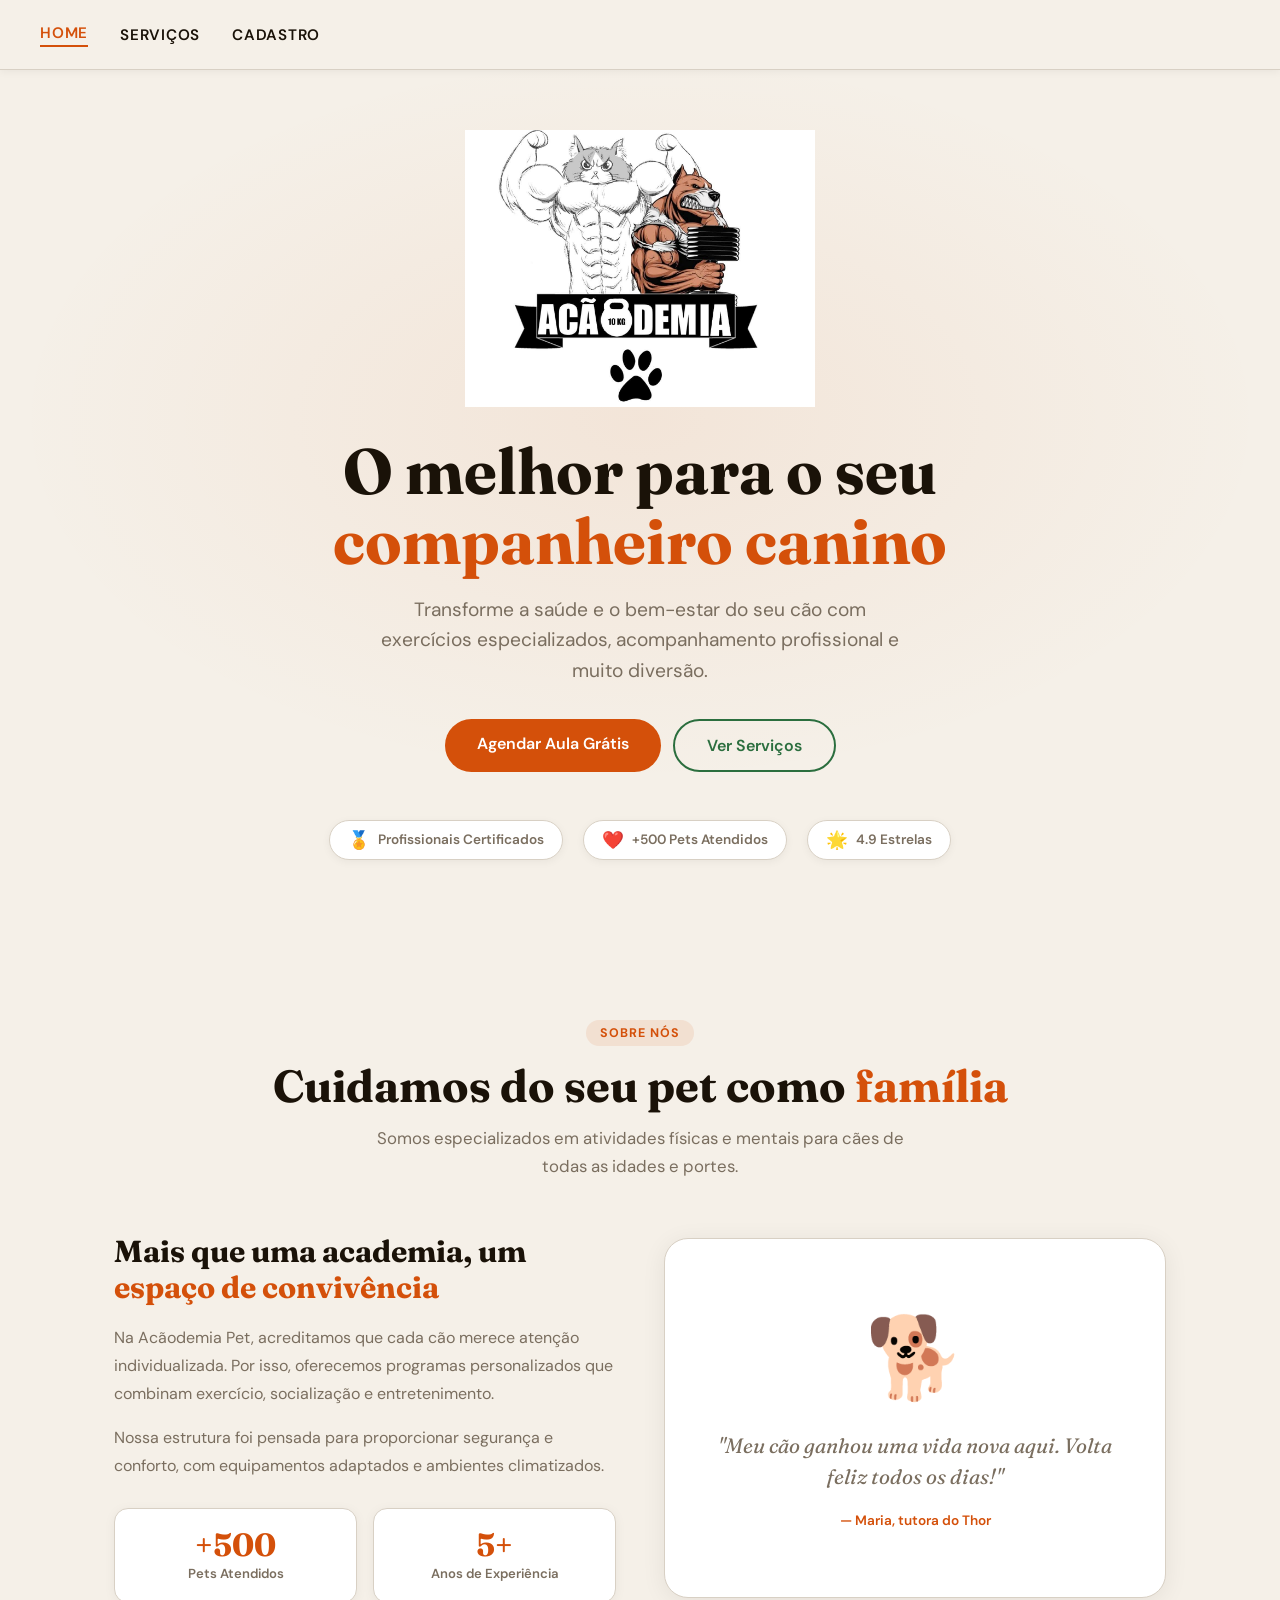
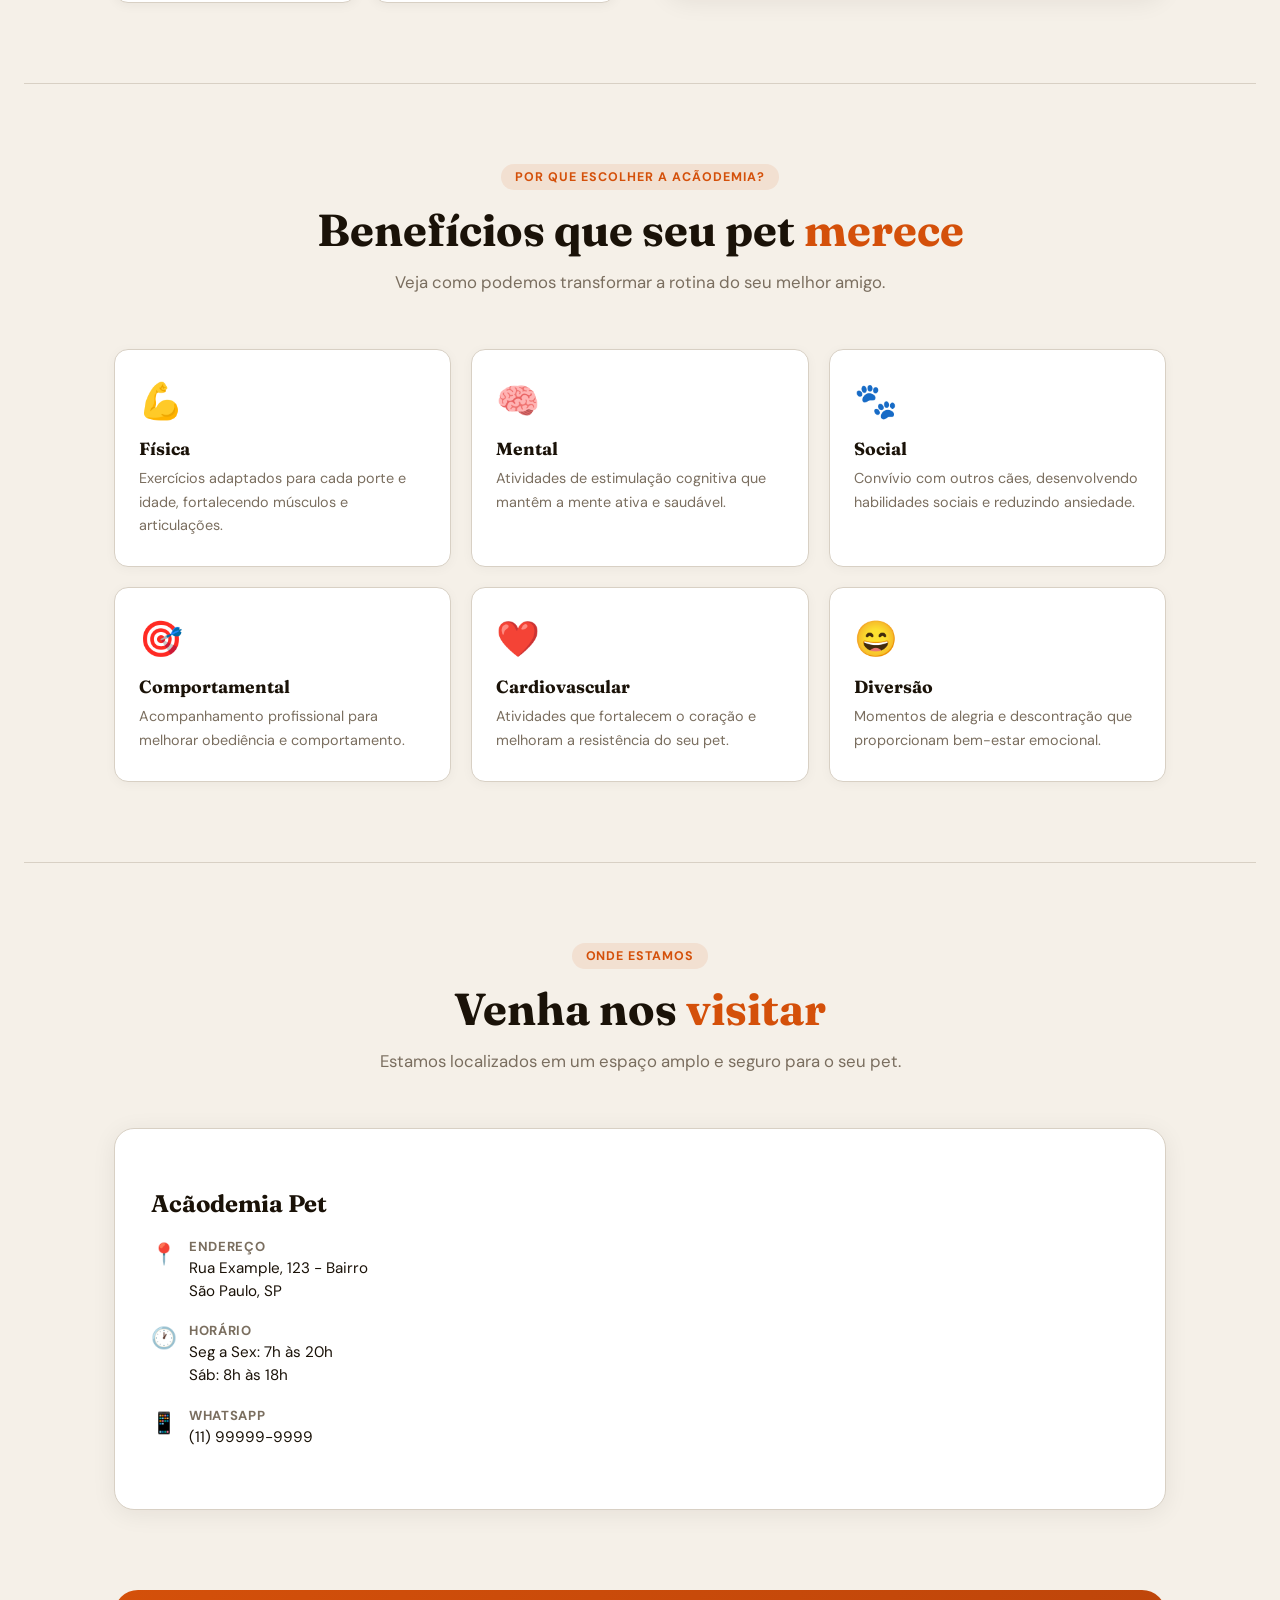
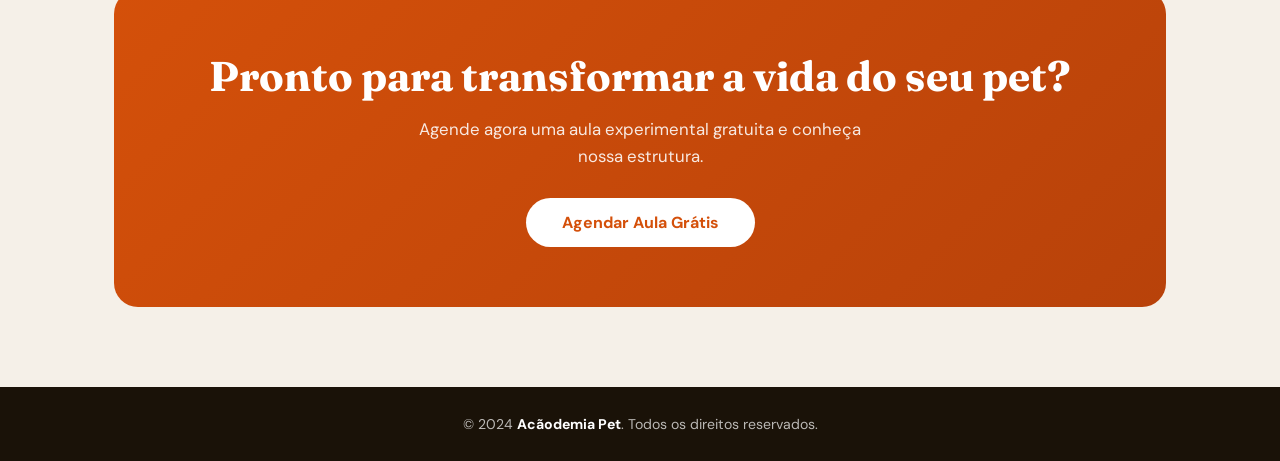
==== index.html @ 63a90e91 "primera versao" ====
<!DOCTYPE html>
<html lang="pt-BR">
<head>
  <meta charset="UTF-8" />
  <meta name="viewport" content="width=device-width, initial-scale=1.0"/>
  <title>Acãodemia Pet — Academia Canina</title>
  <link href="https://fonts.googleapis.com/css2?family=Fraunces:ital,wght@0,400;0,700;1,400&family=DM+Sans:wght@400;500;600&display=swap" rel="stylesheet"/>
  <link rel="stylesheet" href="styles.css"/>
</head>
<body>
  <!-- ===== NAVBAR ===== -->
  <nav>
    <ul class="links-navegacao">
      <li><a href="#" id="nav-home" class="ativa" onclick="showPage('home'); return false;">HOME</a></li>
      <li><a href="#" id="nav-servicos" onclick="showPage('servicos'); return false;">SERVIÇOS</a></li>
      <li><a href="#" id="nav-cadastro" onclick="showPage('cadastro'); return false;">CADASTRO</a></li>
    </ul>
    <button class="menu-hamburguer" id="hamburger" aria-label="Menu" onclick="toggleMobile()">
      <span></span>
      <span></span>
      <span></span>
    </button>
  </nav>
  <div class="menu-movel" id="mobile-menu">
    <a href="#" id="mob-home" class="ativa" onclick="showPage('home'); toggleMobile(); return false;">HOME</a>
    <a href="#" id="mob-servicos" onclick="showPage('servicos'); toggleMobile(); return false;">SERVIÇOS</a>
    <a href="#" id="mob-cadastro" onclick="showPage('cadastro'); toggleMobile(); return false;">CADASTRO</a>
  </div>

  <!-- ===== PAGE: HOME ===== -->
  <div id="page-home" class="pagina ativa">
    <section class="heroi">
      <div class="logo-heroi aparece-cima">
        <img src="logo.jpeg" alt="Acãodemia Pet">
      </div>
      <h1 class="aparece-cima-2">O melhor para o seu <span>companheiro canino</span></h1>
      <p class="aparece-cima-2">Transforme a saúde e o bem-estar do seu cão com exercícios especializados, acompanhamento profissional e muito diversão.</p>
      <div class="botoes-heroi aparece-cima-3">
        <a href="#" class="botao-primario" onclick="showPage('cadastro'); return false;">Agendar Aula Grátis</a>
        <a href="#servicos" class="botao-secundario" onclick="showPage('servicos'); return false;">Ver Serviços</a>
      </div>
      <div class="hero-badges aparece-cima-3">
        <div class="selo"><span class="icone-selo">🏅</span> Profissionais Certificados</div>
        <div class="selo"><span class="icone-selo">❤️</span> +500 Pets Atendidos</div>
        <div class="selo"><span class="icone-selo">🌟</span> 4.9 Estrelas</div>
      </div>
    </section>

    <section class="secao" id="sobre">
      <div class="cabecalho-secao">
        <span class="tag-secao">Sobre nós</span>
        <h2>Cuidamos do seu pet como <span>família</span></h2>
        <p>Somos especializados em atividades físicas e mentais para cães de todas as idades e portes.</p>
      </div>
      <div class="grade-sobre">
        <div class="texto-sobre">
          <h3>Mais que uma academia, um <span>espaço de convivência</span></h3>
          <p>Na Acãodemia Pet, acreditamos que cada cão merece atenção individualizada. Por isso, oferecemos programas personalizados que combinam exercício, socialização e entretenimento.</p>
          <p>Nossa estrutura foi pensada para proporcionar segurança e conforto, com equipamentos adaptados e ambientes climatizados.</p>
          <div class="estatisticas-sobre">
            <div class="cartao-estatistica">
              <div class="numero-estatistica">+500</div>
              <div class="rotulo-estatistica">Pets Atendidos</div>
            </div>
            <div class="cartao-estatistica">
              <div class="numero-estatistica">5+</div>
              <div class="rotulo-estatistica">Anos de Experiência</div>
            </div>
          </div>
        </div>
        <div class="visual-sobre">
          <span class="icone-grande">🐕</span>
          <p>"Meu cão ganhou uma vida nova aqui. Volta feliz todos os dias!"</p>
          <span class="autor">— Maria, tutora do Thor</span>
        </div>
      </div>
    </section>

    <hr class="divisor">

    <section class="secao" id="beneficios">
      <div class="cabecalho-secao">
        <span class="tag-secao">Por que escolher a Acãodemia?</span>
        <h2>Benefícios que seu pet <span>merece</span></h2>
        <p>Veja como podemos transformar a rotina do seu melhor amigo.</p>
      </div>
      <div class="grade-beneficios">
        <div class="cartao-beneficio">
          <span class="icone-beneficio">💪</span>
          <h4>Física</h4>
          <p>Exercícios adaptados para cada porte e idade, fortalecendo músculos e articulações.</p>
        </div>
        <div class="cartao-beneficio">
          <span class="icone-beneficio">🧠</span>
          <h4>Mental</h4>
          <p>Atividades de estimulação cognitiva que mantêm a mente ativa e saudável.</p>
        </div>
        <div class="cartao-beneficio">
          <span class="icone-beneficio">🐾</span>
          <h4>Social</h4>
          <p>Convívio com outros cães, desenvolvendo habilidades sociais e reduzindo ansiedade.</p>
        </div>
        <div class="cartao-beneficio">
          <span class="icone-beneficio">🎯</span>
          <h4>Comportamental</h4>
          <p>Acompanhamento profissional para melhorar obediência e comportamento.</p>
        </div>
        <div class="cartao-beneficio">
          <span class="icone-beneficio">❤️</span>
          <h4>Cardiovascular</h4>
          <p>Atividades que fortalecem o coração e melhoram a resistência do seu pet.</p>
        </div>
        <div class="cartao-beneficio">
          <span class="icone-beneficio">😄</span>
          <h4>Diversão</h4>
          <p>Momentos de alegria e descontração que proporcionam bem-estar emocional.</p>
        </div>
      </div>
    </section>

    <hr class="divisor">

    <section class="secao" id="localizacao">
      <div class="cabecalho-secao">
        <span class="tag-secao">Onde estamos</span>
        <h2>Venha nos <span>visitar</span></h2>
        <p>Estamos localizados em um espaço amplo e seguro para o seu pet.</p>
      </div>
      <div class="envoltoria-localizacao">
        <div class="informacoes-localizacao">
          <div class="detalhes-localizacao">
            <h3>Acãodemia Pet</h3>
            <div class="item-localizacao">
              <span class="icone-localizacao">📍</span>
              <div>
                <strong>Endereço</strong>
                <p>Rua Example, 123 - Bairro<br>São Paulo, SP</p>
              </div>
            </div>
            <div class="item-localizacao">
              <span class="icone-localizacao">🕐</span>
              <div>
                <strong>Horário</strong>
                <p>Seg a Sex: 7h às 20h<br>Sáb: 8h às 18h</p>
              </div>
            </div>
            <div class="item-localizacao">
              <span class="icone-localizacao">📱</span>
              <div>
                <strong>WhatsApp</strong>
                <p>(11) 99999-9999</p>
              </div>
            </div>
          </div>
          <div class="conteiner-mapa">
            <iframe src="https://www.google.com/maps/embed?pb=!1m18!1m12!1m3!1d3657.197690722798!2d-46.65870258554344!3d-23.561696284680577!2m3!1f0!2f0!3f0!3m2!1i1024!2i768!4f13.1!3m3!1m2!1s0x94ce59c8da0aa315%3A0xd63f3e4a5d6e1b0!2sAv.%20Paulista%2C%20São%20Paulo%20-%20SP!5e0!3m2!1spt-BR!2sbr!4v1640000000000!5m2!1spt-BR!2sbr" allowfullscreen="" loading="lazy"></iframe>
          </div>
        </div>
      </div>
    </section>

    <div class="chamada-inicial">
      <h2>Pronto para transformar a vida do seu pet?</h2>
      <p>Agende agora uma aula experimental gratuita e conheça nossa estrutura.</p>
      <a href="#" class="botao-branco" onclick="showPage('cadastro'); return false;">Agendar Aula Grátis</a>
    </div>
  </div>

  <!-- ===== PAGE: SERVIÇOS ===== -->
  <div id="page-servicos" class="pagina">
    <div class="heroi-servicos">
      <h1>Nossos <span>Serviços</span></h1>
      <p>Oferecemos diversas modalidades para atender às necessidades do seu pet.</p>
    </div>
    <div class="grade-servicos">
      <div class="cartao-servico">
        <span class="numero-servico">1</span>
        <div class="envoltoria-icone-servico">🏃</div>
        <div class="corpo-servico">
          <h3>Natação</h3>
          <p>Atividade de baixo impacto, ideal para pets com problemas articulares ou que adoram água. A natação fortalece músculos e melhora a resistência cardiovascular.</p>
          <div class="tags-servico">
            <span class="tag-servico">Musculação</span>
            <span class="tag-servico">Cardio</span>
          </div>
        </div>
      </div>
      <div class="cartao-servico">
        <span class="numero-servico">2</span>
        <div class="envoltoria-icone-servico">🎾</div>
        <div class="corpo-servico">
          <h3>Agility</h3>
          <p>Circuito de obstáculos que desenvolve coordenação, agilidade e concentração. Perfeito para cães que precisam gastar energia e aprender novos comandos.</p>
          <div class="tags-servico">
            <span class="tag-servico">Coordenação</span>
            <span class="tag-servico">Equilíbrio</span>
          </div>
        </div>
      </div>
      <div class="cartao-servico">
        <span class="numero-servico">3</span>
        <div class="envoltoria-icone-servico">🐕</div>
        <div class="corpo-servico">
          <h3>Socialização</h3>
          <p>Sessões em grupo onde seu pet interage com outros cães de forma supervisionada. Ideal para desenvolver habilidades sociais e reduzir comportamentos agressivos.</p>
          <div class="tags-servico">
            <span class="tag-servico">Convívio</span>
            <span class="tag-servico">Comportamento</span>
          </div>
        </div>
      </div>
      <div class="cartao-servico">
        <span class="numero-servico">4</span>
        <div class="envoltoria-icone-servico">🧠</div>
        <div class="corpo-servico">
          <h3>Enriquecimento Ambiental</h3>
          <p>Atividades que estimulam os sentidos e a mente do seu pet, prevenindo tédio e comportamentos destrutivos. Inclui jogos de busca e puzzles.</p>
          <div class="tags-servico">
            <span class="tag-servico">Estimulação</span>
            <span class="tag-servico">Mental</span>
          </div>
        </div>
      </div>
      <div class="cartao-servico">
        <span class="numero-servico">5</span>
        <div class="envoltoria-icone-servico">🏋️</div>
        <div class="corpo-servico">
          <h3>Musculação</h3>
          <p>Exercícios específicos para fortalecimento muscular, indicados para recuperação pós-cirúrgica ou prevenção de lesões. Equipamentos adaptados para cada porte.</p>
          <div class="tags-servico">
            <span class="tag-servico">Força</span>
            <span class="tag-servico">Reabilitação</span>
          </div>
        </div>
      </div>
      <div class="cartao-servico">
        <span class="numero-servico">6</span>
        <div class="envoltoria-icone-servico">🎓</div>
        <div class="corpo-servico">
          <h3>Obediência</h3>
          <p>Aulas de adestramento básico e avançado, focadas em comandos como sentar, deitar, ficar e caminhar sem coleira. Melhora a comunicação entre tutor e pet.</p>
          <div class="tags-servico">
            <span class="tag-servico">Educação</span>
            <span class="tag-servico">Disciplina</span>
          </div>
        </div>
      </div>
      <div class="cartao-servico destaque">
        <span class="numero-servico">★</span>
        <div class="envoltoria-icone-servico">🌟</div>
        <div class="corpo-servico">
          <h3>Pacote Premium</h3>
          <p>Plano completo que inclui natação, agility, socialização e enriquecimento ambiental. Ideal para quem busca o melhor para seu pet com acompanhamento personalizado e relatórios de evolução.</p>
          <div class="tags-servico">
            <span class="tag-servico">Completo</span>
            <span class="tag-servico">Personalizado</span>
            <span class="tag-servico">Relatório</span>
          </div>
        </div>
      </div>
    </div>
  </div>

  <!-- ===== PAGE: CADASTRO ===== -->
  <div id="page-cadastro" class="pagina">
    <div class="pagina-cadastro">
      <div class="cabecalho-cadastro">
        <span class="pata">🐾</span>
        <h1>Agende uma <span>aula experimental</span></h1>
        <p>Preencha o formulário abaixo e entraremos em contato.</p>
      </div>
      <div class="cartao">
        <form id="form">
          <div class="titulo-secao-formulario">Dados do Pet</div>
          <div class="linha">
            <div class="campo">
              <label for="nome_cao">Nome do cão *</label>
              <input type="text" id="nome_cao" name="nome_cao" required>
            </div>
            <div class="campo">
              <label for="raca">Raça</label>
              <input type="text" id="raca" name="raca">
            </div>
          </div>
          <div class="linha">
            <div class="campo">
              <label for="idade">Idade (anos)</label>
              <input type="number" id="idade" name="idade" min="0">
            </div>
            <div class="campo">
              <label for="peso">Peso (kg)</label>
              <input type="number" id="peso" name="peso" min="0" step="0.1">
            </div>
          </div>
          <div class="campo">
            <label for="porte">Porte</label>
            <select id="porte" name="porte">
              <option value="">Selecione...</option>
              <option value="pequeno">Pequeno (até 10kg)</option>
              <option value="medio">Médio (10-25kg)</option>
              <option value="grande">Grande (acima de 25kg)</option>
            </select>
          </div>

          <div class="titulo-secao-formulario">Dados do Tutor</div>
          <div class="linha">
            <div class="campo">
              <label for="tutor">Nome do tutor *</label>
              <input type="text" id="tutor" name="tutor" required>
            </div>
            <div class="campo">
              <label for="email">E-mail</label>
              <input type="email" id="email" name="email">
            </div>
          </div>
          <div class="linha">
            <div class="campo">
              <label for="telefone">WhatsApp *</label>
              <input type="tel" id="telefone" name="telefone" required>
            </div>
            <div class="campo">
              <label for="whatsapp">Prefere WhatsApp?</label>
              <div class="opcoes">
                <label class="rotulo-opcao">
                  <input type="radio" name="pref_whatsapp" value="sim" checked>
                  Sim
                </label>
                <label class="rotulo-opcao">
                  <input type="radio" name="pref_whatsapp" value="nao">
                  Não
                </label>
              </div>
            </div>
          </div>

          <div class="titulo-secao-formulario"> Interesse </div>
          <div class="campo">
            <label for="servico_interesse">Serviço de interesse</label>
            <select id="servico_interesse" name="servico_interesse">
              <option value="">Selecione...</option>
              <option value="natacao">Natação</option>
              <option value="agility">Agility</option>
              <option value="socializacao">Socialização</option>
              <option value="enriquecimento">Enriquecimento Ambiental</option>
              <option value="musculacao">Musculação</option>
              <option value="obediencia">Obediência</option>
              <option value="premium">Pacote Premium</option>
            </select>
          </div>
          <div class="campo">
            <label>Plano de interesse</label>
            <div class="planos">
              <label class="rotulo-plano">
                <input type="radio" name="plano" value="avulso">
                <span class="icone-plano">🎟️</span>
                <span class="nome-plano">Avulso</span>
                <span class="preco-plano">R$ 80</span>
                <span class="frequencia-plano">por aula</span>
              </label>
              <label class="rotulo-plano">
                <input type="radio" name="plano" value="mensal" checked>
                <span class="icone-plano">📅</span>
                <span class="nome-plano">Mensal</span>
                <span class="preco-plano">R$ 350</span>
                <span class="frequencia-plano">4 aulas/mês</span>
              </label>
              <label class="rotulo-plano">
                <input type="radio" name="plano" value="premium">
                <span class="icone-plano">⭐</span>
                <span class="nome-plano">Premium</span>
                <span class="preco-plano">R$ 600</span>
                <span class="frequencia-plano">8 aulas/mês</span>
              </label>
            </div>
          </div>
          <div class="campo">
            <label for="observacoes">Observações</label>
            <textarea id="observacoes" name="observacoes" placeholder="Conte mais sobre seu pet: necessidades especiais, comportamento, etc."></textarea>
          </div>
          <button type="submit" class="botao-enviar">Agendar Aula Experimental</button>
        </form>
        <div id="success">
          <div class="big">🎉</div>
          <h2>Agendamento Realizado!</h2>
          <p>Em breve entraremos em contato pelo WhatsApp.</p>
        </div>
      </div>
    </div>
  </div>

  <!-- ===== FOOTER ===== -->
  <footer>
    <p>© 2024 <strong>Acãodemia Pet</strong>. Todos os direitos reservados.</p>
  </footer>

  <script src="script.js"></script>
</body>
</html>
---- styles.css ----
*, *::before, *::after { box-sizing: border-box; margin: 0; padding: 0; }

:root {
  --bg: #f5f0e8;
  --card: #ffffff;
  --ink: #1a1208;
  --muted: #7a6e5f;
  --accent: #d4500a;
  --accent2: #2b6e3e;
  --border: #d8d0c4;
  --radius: 14px;
}

html { scroll-behavior: smooth; }

body {
  background: var(--bg);
  font-family: 'DM Sans', sans-serif;
  color: var(--ink);
  min-height: 100vh;
}

/* ===== NAVBAR ===== */
nav {
  position: sticky;
  top: 0;
  z-index: 100;
  background: rgba(245,240,232,0.98);
  backdrop-filter: blur(12px);
  border-bottom: 1.5px solid var(--border);
  padding: 16px 40px;
  display: flex;
  align-items: center;
  justify-content: space-between;
  height: auto;
  min-height: 70px;
  box-shadow: 0 2px 8px rgba(26,18,8,.05);
}

.marca-navegacao {
  display: flex;
  align-items: center;
  gap: 14px;
  text-decoration: none;
  color: var(--ink);
  flex-shrink: 0;
}

.marca-navegacao img {
  height: 52px;
  width: auto;
  object-fit: contain;
  display: block;
  cursor: pointer;
  transition: transform .2s;
}

.marca-navegacao img:hover {
  transform: scale(1.05);
}

.links-navegacao {
  display: flex;
  gap: 32px;
  list-style: none;
  align-items: center;
}

.links-navegacao a {
  display: block;
  text-decoration: none;
  font-size: 0.95rem;
  font-weight: 600;
  color: var(--ink);
  transition: color .18s;
  cursor: pointer;
  letter-spacing: 0.05em;
  text-transform: uppercase;
}

.links-navegacao a:hover {
  color: var(--accent);
}

.links-navegacao a.ativa {
  color: var(--accent);
  border-bottom: 2px solid var(--accent);
  padding-bottom: 2px;
}

/* Hamburger */
.menu-hamburguer {
  display: none;
  flex-direction: column;
  gap: 5px;
  cursor: pointer;
  padding: 6px;
  background: none;
  border: none;
  z-index: 101;
}

.menu-hamburguer span {
  display: block;
  width: 26px;
  height: 2.5px;
  background: var(--ink);
  border-radius: 2px;
  transition: all .25s;
}

.menu-movel {
  display: none;
  flex-direction: column;
  background: var(--bg);
  border-bottom: 1.5px solid var(--border);
  padding: 16px 24px 24px;
  gap: 12px;
  position: absolute;
  top: 70px;
  left: 0;
  right: 0;
  box-shadow: 0 4px 12px rgba(26,18,8,.1);
}

.menu-movel a {
  padding: 12px 16px;
  text-decoration: none;
  font-size: 0.95rem;
  font-weight: 600;
  color: var(--ink);
  transition: color .18s;
  cursor: pointer;
  letter-spacing: 0.05em;
  text-transform: uppercase;
}

.menu-movel a:hover {
  color: var(--accent);
}

.menu-movel a.ativa {
  color: var(--accent);
}

/* ===== PAGE SECTIONS ===== */
.pagina { display: none; }
.pagina.ativa { display: block; }

/* ===== HOME — HERO ===== */
.heroi {
  min-height: calc(100vh - 70px);
  display: flex;
  flex-direction: column;
  align-items: center;
  justify-content: center;
  text-align: center;
  padding: 60px 24px 80px;
  position: relative;
  overflow: hidden;
}

.heroi::before {
  content: '';
  position: absolute;
  inset: 0;
  background: radial-gradient(ellipse 70% 60% at 50% 40%, rgba(212,80,10,.07) 0%, transparent 70%);
  pointer-events: none;
}

.logo-heroi {
  margin-bottom: 29px;
}

.logo-heroi img {
  max-width: 350px;
  height: auto;
  display: block;
  margin: 0 auto;
}

.heroi h1 {
  font-family: 'Fraunces', serif;
  font-size: clamp(2.4rem, 7vw, 4rem);
  font-weight: 700;
  line-height: 1.1;
  max-width: 700px;
}

.heroi h1 span { color: var(--accent); }

.heroi p {
  margin-top: 18px;
  font-size: clamp(1rem, 2.5vw, 1.2rem);
  color: var(--muted);
  max-width: 520px;
  line-height: 1.6;
}

.botoes-heroi {
  display: flex;
  gap: 12px;
  margin-top: 32px;
  flex-wrap: wrap;
  justify-content: center;
}

.botao-primario {
  padding: 14px 32px;
  background: var(--accent);
  color: #fff;
  border: none;
  border-radius: 100px;
  font-family: 'DM Sans', sans-serif;
  font-size: 1rem;
  font-weight: 600;
  cursor: pointer;
  text-decoration: none;
  transition: background .18s, transform .12s;
  display: inline-block;
}

.botao-primario:hover { background: #b8420a; transform: translateY(-2px); }

.botao-secundario {
  padding: 14px 32px;
  background: transparent;
  color: var(--accent2);
  border: 2px solid var(--accent2);
  border-radius: 100px;
  font-family: 'DM Sans', sans-serif;
  font-size: 1rem;
  font-weight: 600;
  cursor: pointer;
  text-decoration: none;
  transition: background .18s, transform .12s;
  display: inline-block;
}

.botao-secundario:hover { background: rgba(43,110,62,.08); transform: translateY(-2px); }

.hero-badges {
  display: flex;
  gap: 20px;
  margin-top: 48px;
  flex-wrap: wrap;
  justify-content: center;
}

.selo {
  display: flex;
  align-items: center;
  gap: 8px;
  background: var(--card);
  border: 1.5px solid var(--border);
  border-radius: 100px;
  padding: 8px 18px;
  font-size: 0.85rem;
  font-weight: 600;
  color: var(--muted);
  box-shadow: 0 2px 8px rgba(26,18,8,.05);
}

.selo .icone-selo { font-size: 1.1rem; }

/* ===== SECTION WRAPPER ===== */
.secao {
  padding: 80px 24px;
  max-width: 1100px;
  margin: 0 auto;
}

.cabecalho-secao {
  text-align: center;
  margin-bottom: 52px;
}

.tag-secao {
  display: inline-block;
  background: rgba(212,80,10,.1);
  color: var(--accent);
  font-size: 0.78rem;
  font-weight: 700;
  letter-spacing: .08em;
  text-transform: uppercase;
  padding: 5px 14px;
  border-radius: 100px;
  margin-bottom: 14px;
}

.cabecalho-secao h2 {
  font-family: 'Fraunces', serif;
  font-size: clamp(1.8rem, 4vw, 2.8rem);
  font-weight: 700;
  line-height: 1.15;
}

.cabecalho-secao h2 span { color: var(--accent); }

.cabecalho-secao p {
  margin-top: 14px;
  color: var(--muted);
  font-size: 1.05rem;
  max-width: 560px;
  margin-left: auto;
  margin-right: auto;
  line-height: 1.65;
}

/* ===== SOBRE ===== */
.grade-sobre {
  display: grid;
  grid-template-columns: 1fr 1fr;
  gap: 48px;
  align-items: center;
}

.texto-sobre h3 {
  font-family: 'Fraunces', serif;
  font-size: 1.9rem;
  font-weight: 700;
  line-height: 1.2;
  margin-bottom: 18px;
}

.texto-sobre h3 span { color: var(--accent); }

.texto-sobre p {
  color: var(--muted);
  line-height: 1.75;
  margin-bottom: 16px;
  font-size: 1rem;
}

.estatisticas-sobre {
  display: grid;
  grid-template-columns: 1fr 1fr;
  gap: 16px;
  margin-top: 28px;
}

.cartao-estatistica {
  background: var(--card);
  border: 1.5px solid var(--border);
  border-radius: var(--radius);
  padding: 20px;
  text-align: center;
  box-shadow: 0 2px 12px rgba(26,18,8,.05);
}

.cartao-estatistica .numero-estatistica {
  font-family: 'Fraunces', serif;
  font-size: 2rem;
  font-weight: 700;
  color: var(--accent);
  line-height: 1;
}

.cartao-estatistica .rotulo-estatistica {
  font-size: 0.82rem;
  color: var(--muted);
  margin-top: 4px;
  font-weight: 600;
}

.visual-sobre {
  background: var(--card);
  border: 1.5px solid var(--border);
  border-radius: 24px;
  padding: 40px;
  display: flex;
  flex-direction: column;
  align-items: center;
  justify-content: center;
  gap: 20px;
  box-shadow: 0 4px 24px rgba(26,18,8,.07);
  min-height: 360px;
}

.visual-sobre .icone-grande { font-size: 5rem; }

.visual-sobre p {
  font-family: 'Fraunces', serif;
  font-size: 1.3rem;
  font-style: italic;
  text-align: center;
  color: var(--muted);
  line-height: 1.5;
}

.visual-sobre .autor {
  font-family: 'DM Sans', sans-serif;
  font-style: normal;
  font-size: 0.85rem;
  font-weight: 600;
  color: var(--accent);
}

/* ===== DIVIDER ===== */
.divisor {
  border: none;
  border-top: 1.5px solid var(--border);
  margin: 0 24px;
}

/* ===== BENEFÍCIOS ===== */
.grade-beneficios {
  display: grid;
  grid-template-columns: repeat(3, 1fr);
  gap: 20px;
}

.cartao-beneficio {
  background: var(--card);
  border: 1.5px solid var(--border);
  border-radius: var(--radius);
  padding: 28px 24px;
  transition: transform .2s, box-shadow .2s;
  box-shadow: 0 2px 12px rgba(26,18,8,.04);
}

.cartao-beneficio:hover {
  transform: translateY(-4px);
  box-shadow: 0 8px 28px rgba(26,18,8,.1);
}

.icone-beneficio {
  font-size: 2.2rem;
  margin-bottom: 14px;
  display: block;
}

.cartao-beneficio h4 {
  font-family: 'Fraunces', serif;
  font-size: 1.1rem;
  font-weight: 700;
  margin-bottom: 8px;
}

.cartao-beneficio p {
  font-size: 0.9rem;
  color: var(--muted);
  line-height: 1.65;
}

/* ===== LOCALIZAÇÃO ===== */
.envoltoria-localizacao {
  background: var(--card);
  border: 1.5px solid var(--border);
  border-radius: 20px;
  overflow: hidden;
  box-shadow: 0 4px 24px rgba(26,18,8,.07);
}

.informacoes-localizacao {
  display: grid;
  grid-template-columns: 1fr 1.6fr;
}

.detalhes-localizacao {
  padding: 40px 36px;
  display: flex;
  flex-direction: column;
  gap: 20px;
  justify-content: center;
}

.detalhes-localizacao h3 {
  font-family: 'Fraunces', serif;
  font-size: 1.5rem;
  font-weight: 700;
}

.item-localizacao {
  display: flex;
  gap: 12px;
  align-items: flex-start;
}

.icone-localizacao {
  font-size: 1.3rem;
  flex-shrink: 0;
  margin-top: 2px;
}

.item-localizacao strong {
  display: block;
  font-size: 0.82rem;
  font-weight: 700;
  text-transform: uppercase;
  letter-spacing: .05em;
  color: var(--muted);
  margin-bottom: 2px;
}

.item-localizacao p {
  font-size: 0.95rem;
  color: var(--ink);
  line-height: 1.5;
}

.conteiner-mapa {
  min-height: 380px;
}

.conteiner-mapa iframe {
  width: 100%;
  height: 100%;
  min-height: 380px;
  border: none;
  display: block;
}

/* ===== HOME CTA FINAL ===== */
.chamada-inicial {
  background: linear-gradient(135deg, var(--accent) 0%, #b8420a 100%);
  border-radius: 24px;
  padding: 60px 40px;
  text-align: center;
  color: #fff;
  margin: 0 24px 80px;
  max-width: 1052px;
  margin-left: auto;
  margin-right: auto;
}

.chamada-inicial h2 {
  font-family: 'Fraunces', serif;
  font-size: clamp(1.8rem, 4vw, 2.6rem);
  font-weight: 700;
  margin-bottom: 14px;
}

.chamada-inicial p {
  font-size: 1.05rem;
  opacity: .88;
  max-width: 480px;
  margin: 0 auto 28px;
  line-height: 1.6;
}

.botao-branco {
  display: inline-block;
  padding: 14px 36px;
  background: #fff;
  color: var(--accent);
  border: none;
  border-radius: 100px;
  font-family: 'DM Sans', sans-serif;
  font-size: 1rem;
  font-weight: 700;
  cursor: pointer;
  text-decoration: none;
  transition: transform .15s, box-shadow .15s;
}

.botao-branco:hover { transform: translateY(-2px); box-shadow: 0 8px 24px rgba(0,0,0,.2); }

/* ===== SERVIÇOS PAGE ===== */
.heroi-servicos {
  text-align: center;
  padding: 64px 24px 48px;
}

.heroi-servicos h1 {
  font-family: 'Fraunces', serif;
  font-size: clamp(2rem, 5vw, 3.2rem);
  font-weight: 700;
}

.heroi-servicos h1 span { color: var(--accent); }

.heroi-servicos p {
  margin-top: 14px;
  color: var(--muted);
  font-size: 1.05rem;
  max-width: 540px;
  margin-left: auto;
  margin-right: auto;
  line-height: 1.65;
}

.grade-servicos {
  max-width: 1100px;
  margin: 0 auto;
  padding: 0 24px 80px;
  display: grid;
  grid-template-columns: 1fr 1fr;
  gap: 24px;
}

.cartao-servico {
  background: var(--card);
  border: 1.5px solid var(--border);
  border-radius: 20px;
  padding: 36px 32px;
  display: flex;
  flex-direction: column;
  gap: 14px;
  box-shadow: 0 2px 16px rgba(26,18,8,.05);
  transition: transform .2s, box-shadow .2s;
}

.cartao-servico:hover {
  transform: translateY(-4px);
  box-shadow: 0 10px 32px rgba(26,18,8,.1);
}

.cartao-servico.destaque {
  grid-column: 1 / -1;
  flex-direction: row;
  align-items: flex-start;
  gap: 32px;
}

.numero-servico {
  display: inline-flex;
  align-items: center;
  justify-content: center;
  width: 36px;
  height: 36px;
  background: rgba(212,80,10,.1);
  color: var(--accent);
  border-radius: 50%;
  font-size: 0.85rem;
  font-weight: 700;
  flex-shrink: 0;
}

.envoltoria-icone-servico {
  font-size: 3rem;
  flex-shrink: 0;
}

.corpo-servico { flex: 1; }

.cartao-servico h3 {
  font-family: 'Fraunces', serif;
  font-size: 1.25rem;
  font-weight: 700;
}

.cartao-servico p {
  font-size: 0.95rem;
  color: var(--muted);
  line-height: 1.7;
}

.tags-servico {
  display: flex;
  flex-wrap: wrap;
  gap: 8px;
  margin-top: 4px;
}

.tag-servico {
  display: inline-block;
  background: rgba(43,110,62,.1);
  color: var(--accent2);
  font-size: 0.78rem;
  font-weight: 700;
  padding: 4px 12px;
  border-radius: 100px;
}

/* ===== CADASTRO PAGE ===== */
.pagina-cadastro {
  padding: 40px 16px 60px;
}

.cabecalho-cadastro {
  text-align: center;
  margin-bottom: 36px;
}

.cabecalho-cadastro .pata {
  font-size: 2.8rem;
  display: block;
  margin-bottom: 8px;
  animation: bounce 2s ease-in-out infinite;
}

.cabecalho-cadastro h1 {
  font-family: 'Fraunces', serif;
  font-size: clamp(1.8rem, 5vw, 2.8rem);
  font-weight: 700;
  line-height: 1.1;
}

.cabecalho-cadastro h1 span { color: var(--accent); }

.cabecalho-cadastro p {
  color: var(--muted);
  margin-top: 8px;
  font-size: 0.95rem;
}

/* ---- Form card ---- */
.cartao {
  background: var(--card);
  border-radius: var(--radius);
  border: 1.5px solid var(--border);
  max-width: 640px;
  margin: 0 auto;
  padding: 36px 32px;
  box-shadow: 0 4px 24px rgba(26,18,8,.06);
}

.titulo-secao-formulario {
  font-family: 'Fraunces', serif;
  font-size: 1.05rem;
  font-weight: 700;
  color: var(--accent);
  border-bottom: 1.5px solid var(--border);
  padding-bottom: 6px;
  margin: 28px 0 18px;
}

.titulo-secao-formulario:first-of-type { margin-top: 0; }

.linha {
  display: grid;
  grid-template-columns: 1fr 1fr;
  gap: 16px;
}

.campo { display: flex; flex-direction: column; gap: 5px; margin-bottom: 16px; }

.campo label { font-size: 0.82rem; font-weight: 600; color: var(--muted); letter-spacing: .04em; text-transform: uppercase; }

input[type="text"],
input[type="number"],
input[type="date"],
input[type="email"],
input[type="tel"],
select,
textarea {
  width: 100%;
  padding: 10px 13px;
  border: 1.5px solid var(--border);
  border-radius: 9px;
  font-family: 'DM Sans', sans-serif;
  font-size: 0.95rem;
  color: var(--ink);
  background: var(--bg);
  transition: border-color .18s, box-shadow .18s;
  outline: none;
}

input:focus, select:focus, textarea:focus {
  border-color: var(--accent);
  box-shadow: 0 0 0 3px rgba(212,80,10,.12);
}

textarea { resize: vertical; min-height: 80px; }

.opcoes { display: flex; flex-wrap: wrap; gap: 10px; }

.rotulo-opcao {
  display: flex;
  align-items: center;
  gap: 7px;
  padding: 8px 14px;
  border: 1.5px solid var(--border);
  border-radius: 100px;
  cursor: pointer;
  font-size: 0.88rem;
  font-weight: 500;
  transition: border-color .15s, background .15s;
  text-transform: none;
  letter-spacing: 0;
  color: var(--ink);
  background: var(--bg);
}

.rotulo-opcao input { display: none; }

.rotulo-opcao:has(input:checked) {
  border-color: var(--accent);
  background: #fdf1ea;
  color: var(--accent);
}

.planos { display: grid; grid-template-columns: repeat(3, 1fr); gap: 12px; }

.rotulo-plano {
  display: flex;
  flex-direction: column;
  align-items: center;
  text-align: center;
  gap: 4px;
  padding: 16px 10px;
  border: 1.5px solid var(--border);
  border-radius: var(--radius);
  cursor: pointer;
  transition: border-color .15s, background .15s;
  background: var(--bg);
}

.rotulo-plano input { display: none; }

.rotulo-plano:has(input:checked) {
  border-color: var(--accent2);
  background: #edf5f0;
}

.rotulo-plano .icone-plano { font-size: 1.6rem; }
.rotulo-plano .nome-plano { font-weight: 700; font-size: 0.9rem; }
.rotulo-plano .preco-plano { color: var(--accent2); font-size: 0.82rem; font-weight: 600; }
.rotulo-plano .frequencia-plano { font-size: 0.8rem; color: var(--muted); }

.botao-enviar {
  display: block;
  width: 100%;
  margin-top: 28px;
  padding: 14px;
  background: var(--accent);
  color: #fff;
  border: none;
  border-radius: 10px;
  font-family: 'DM Sans', sans-serif;
  font-size: 1rem;
  font-weight: 600;
  cursor: pointer;
  letter-spacing: .02em;
  transition: background .18s, transform .12s;
}

.botao-enviar:hover { background: #b8420a; transform: translateY(-1px); }
.botao-enviar:active { transform: translateY(0); }

#success {
  display: none;
  text-align: center;
  padding: 32px;
}

#success .big { font-size: 3rem; }
#success h2 { font-family: 'Fraunces', serif; font-size: 1.6rem; margin: 12px 0 8px; }
#success p { color: var(--muted); }

/* ===== FOOTER ===== */
footer {
  background: var(--ink);
  color: rgba(255,255,255,.7);
  text-align: center;
  padding: 28px 24px;
  font-size: 0.88rem;
}

footer strong { color: #fff; }

/* ===== ANIMATIONS ===== */
@keyframes bounce {
  0%, 100% { transform: translateY(0); }
  50% { transform: translateY(-8px); }
}

@keyframes fadeUp {
  from { opacity: 0; transform: translateY(24px); }
  to { opacity: 1; transform: translateY(0); }
}

.aparece-cima { animation: fadeUp .6s ease both; }
.aparece-cima-2 { animation: fadeUp .6s .15s ease both; }
.aparece-cima-3 { animation: fadeUp .6s .3s ease both; }

/* ===== RESPONSIVE ===== */
@media (max-width: 768px) {
  nav { padding: 12px 16px; }
  .links-navegacao { display: none; }
  .menu-hamburguer { display: flex; }
  .marca-navegacao img { height: 48px; }

  .grade-sobre { grid-template-columns: 1fr; }
  .visual-sobre { min-height: 220px; }

  .grade-beneficios { grid-template-columns: 1fr 1fr; }

  .informacoes-localizacao { grid-template-columns: 1fr; }
  .conteiner-mapa { min-height: 280px; }

  .grade-servicos { grid-template-columns: 1fr; }
  .cartao-servico.destaque { flex-direction: column; }
}

@media (max-width: 500px) {
  .cartao { padding: 24px 18px; }
  .linha { grid-template-columns: 1fr; }
  .planos { grid-template-columns: 1fr 1fr; }
  .grade-beneficios { grid-template-columns: 1fr; }
  .hero-badges { gap: 10px; }
}
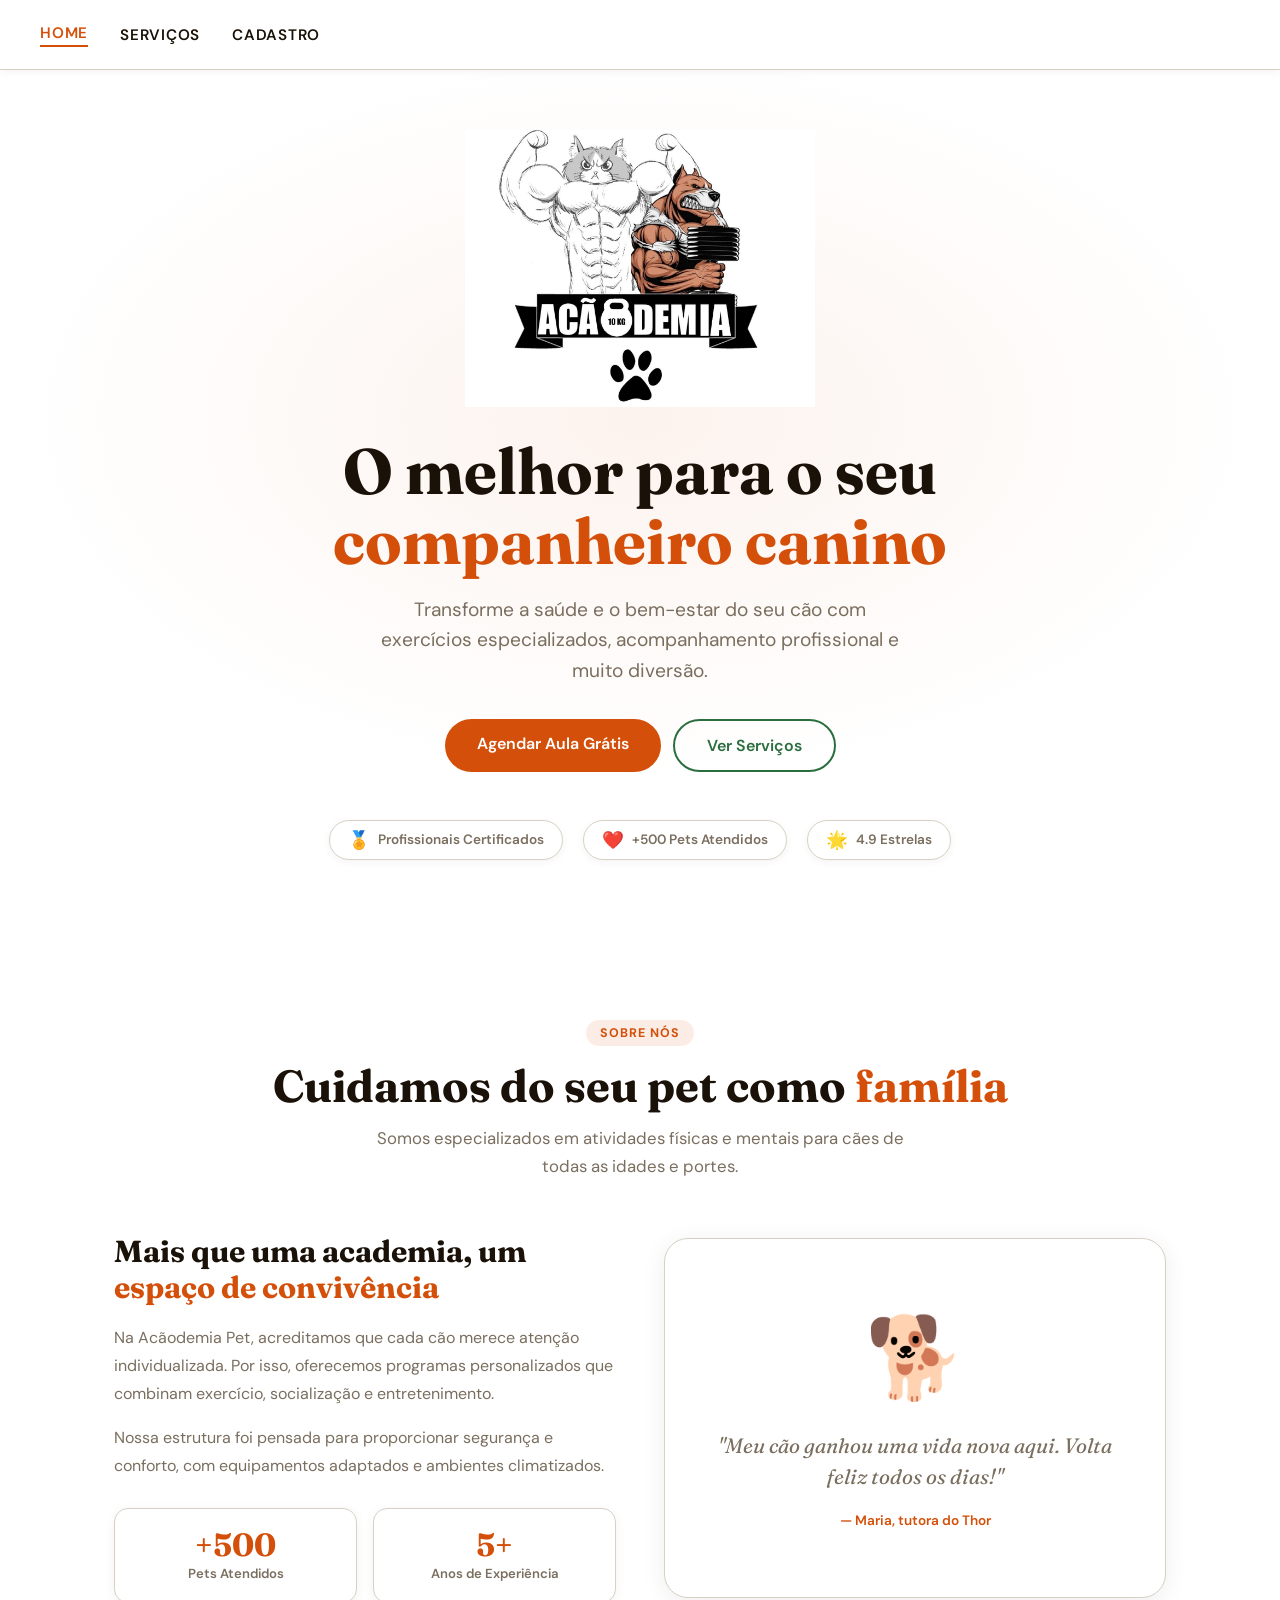
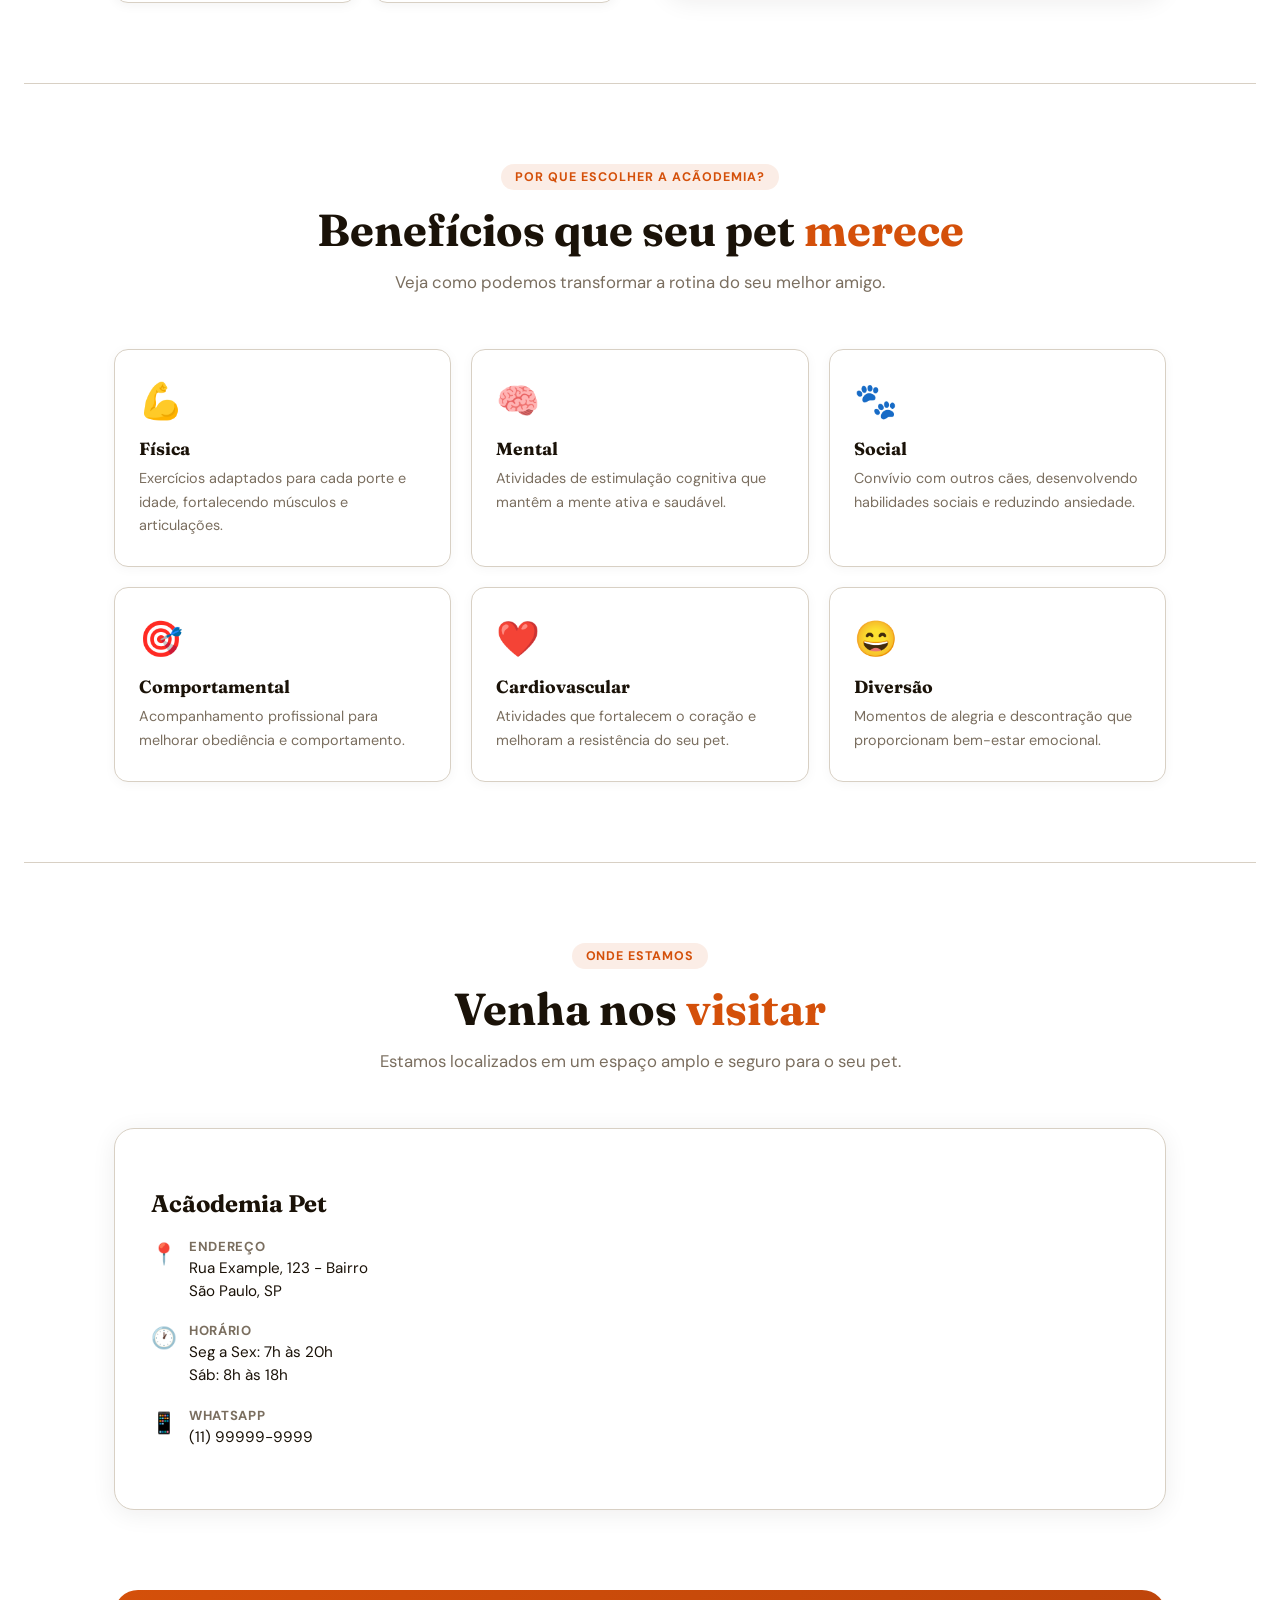
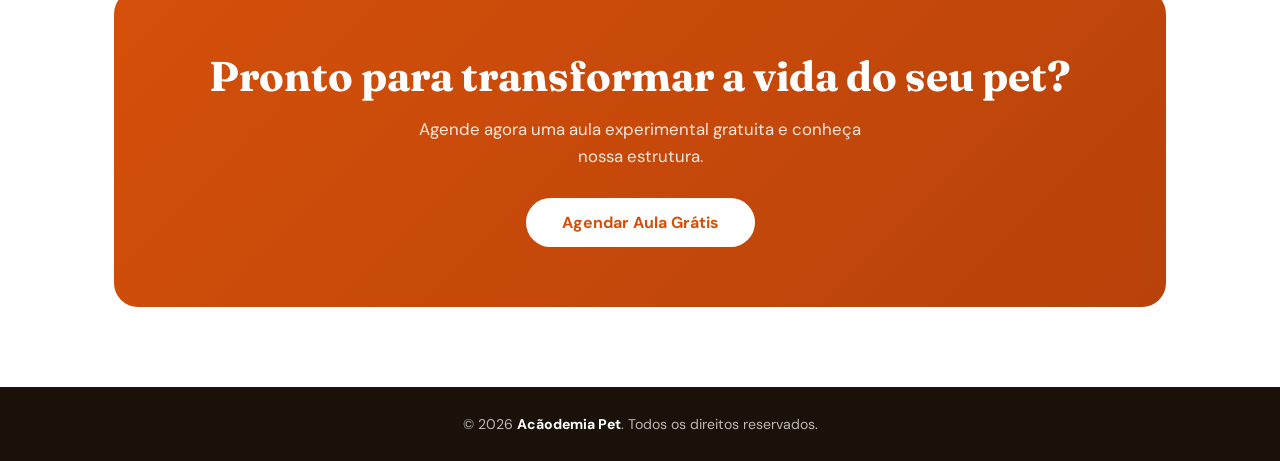
==== commit 2fd9c5ff: "Atualizar o index.html" ====
--- a/index.html
+++ b/index.html
@@ -390,7 +390,7 @@
 
   <!-- ===== FOOTER ===== -->
   <footer>
-    <p>© 2024 <strong>Acãodemia Pet</strong>. Todos os direitos reservados.</p>
+    <p>© 2026 <strong>Acãodemia Pet</strong>. Todos os direitos reservados.</p>
   </footer>
 
   <script src="script.js"></script>
--- a/styles.css
+++ b/styles.css
@@ -1,7 +1,7 @@
 *, *::before, *::after { box-sizing: border-box; margin: 0; padding: 0; }
 
 :root {
-  --bg: #f5f0e8;
+  --bg: #ffffff;
   --card: #ffffff;
   --ink: #1a1208;
   --muted: #7a6e5f;
@@ -25,7 +25,7 @@
   position: sticky;
   top: 0;
   z-index: 100;
-  background: rgba(245,240,232,0.98);
+  background: rgba(255,255,255,0.98);
   backdrop-filter: blur(12px);
   border-bottom: 1.5px solid var(--border);
   padding: 16px 40px;
@@ -890,4 +890,4 @@
   .planos { grid-template-columns: 1fr 1fr; }
   .grade-beneficios { grid-template-columns: 1fr; }
   .hero-badges { gap: 10px; }
-}+}
